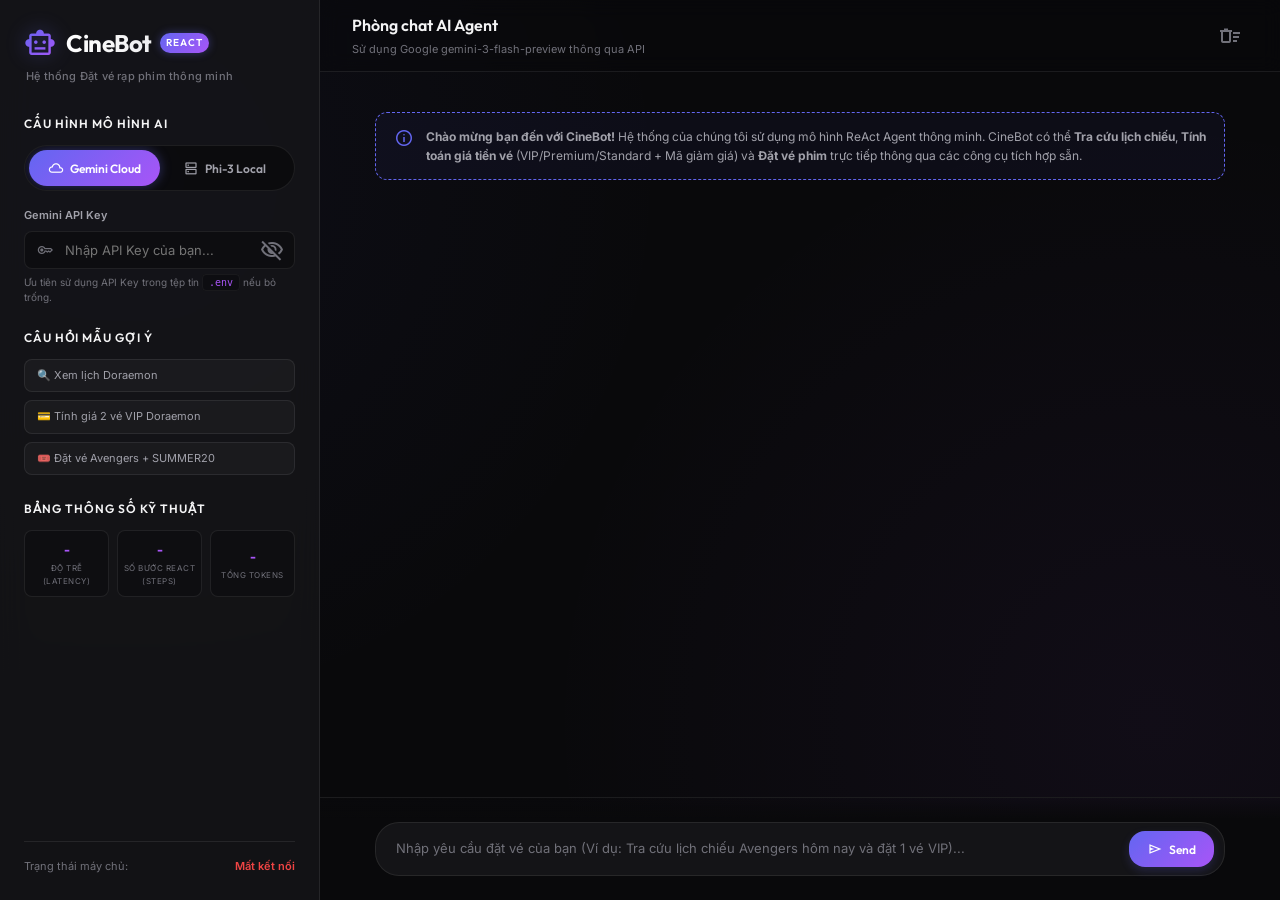
==== static/index.html @ b3bf0e20 "add UI" ====
<!DOCTYPE html>
<html lang="vi">

<head>
    <meta charset="UTF-8">
    <meta name="viewport" content="width=device-width, initial-scale=1.0">
    <title>CineBot // Cinema booking ReAct Agent</title>
    <!-- Modern Premium Typography -->
    <link rel="preconnect" href="https://fonts.googleapis.com">
    <link rel="preconnect" href="https://fonts.gstatic.com" crossorigin>
    <link
        href="https://fonts.googleapis.com/css2?family=Outfit:wght@300;400;500;600;700&family=Inter:wght@300;400;500;600&display=swap"
        rel="stylesheet">
    <!-- Google Material Symbols -->
    <link rel="stylesheet"
        href="https://fonts.googleapis.com/css2?family=Material+Symbols+Outlined:opsz,wght,FILL,GRAD@20..48,100..700,0..1,-50..200" />
    <link rel="stylesheet" href="index.css">
</head>

<body>
    <div class="app-container">

        <!-- SIDEBAR PANEL -->
        <aside class="sidebar">
            <div class="sidebar-header">
                <div class="glow-logo">
                    <span class="material-symbols-outlined logo-icon">smart_toy</span>
                    <h1>CineBot <span class="badge">ReAct</span></h1>
                </div>
                <p class="sidebar-subtitle">Hệ thống Đặt vé rạp phim thông minh</p>
            </div>

            <div class="sidebar-section">
                <h3 class="section-title">Cấu hình Mô hình AI</h3>

                <!-- Dynamic Sliding Switch Toggle -->
                <div class="provider-switch-container">
                    <div class="provider-switch" id="providerToggle">
                        <div class="switch-glow"></div>
                        <button class="switch-btn active" id="btnGoogle" data-provider="google">
                            <span class="material-symbols-outlined">cloud</span> Gemini Cloud
                        </button>
                        <button class="switch-btn" id="btnLocal" data-provider="local">
                            <span class="material-symbols-outlined">dns</span> Phi-3 Local
                        </button>
                    </div>
                </div>

                <!-- Gemini Config Panel -->
                <div class="config-panel active" id="googleConfig">
                    <label for="apiKeyInput" class="input-label">Gemini API Key</label>
                    <div class="api-key-wrapper">
                        <span class="material-symbols-outlined input-icon">key</span>
                        <input type="password" id="apiKeyInput" placeholder="Nhập API Key của bạn..." />
                        <button id="toggleApiKeyVisible" class="toggle-visibility-btn">
                            <span class="material-symbols-outlined" id="eyeIcon">visibility_off</span>
                        </button>
                    </div>
                    <span class="help-text">Ưu tiên sử dụng API Key trong tệp tin <code>.env</code> nếu bỏ trống.</span>
                </div>

                <!-- Local Config Panel -->
                <div class="config-panel" id="localConfig">
                    <div class="local-status-card">
                        <div class="status-item">
                            <span class="status-dot green animate-pulse"></span>
                            <span>Mô hình: <strong>Phi-3-mini GGUF</strong></span>
                        </div>
                        <div class="status-item">
                            <span class="material-symbols-outlined">cpu</span>
                            <span>Chạy offline trên CPU (4 Threads)</span>
                        </div>
                        <div class="status-item">
                            <span class="material-symbols-outlined">memory</span>
                            <span>Context window: <strong>4096 tokens</strong></span>
                        </div>
                    </div>
                </div>
            </div>

            <!-- Quick Preset Queries -->
            <div class="sidebar-section">
                <h3 class="section-title">Câu hỏi Mẫu gợi ý</h3>
                <div class="presets-grid">
                    <button class="preset-btn" data-query="Tìm lịch chiếu phim Doraemon tại Beta Cinemas hôm nay.">
                        🔍 Xem lịch Doraemon
                    </button>
                    <button class="preset-btn"
                        data-query="Tìm lịch phim Doraemon hôm nay tại Beta Cinemas. Tính tổng tiền mua 2 vé VIP.">
                        💳 Tính giá 2 vé VIP Doraemon
                    </button>
                    <button class="preset-btn"
                        data-query="Tìm lịch phim Avengers hôm nay tại Beta Cinemas. Đặt 2 vé ghế Premium lúc 18:00 và dùng mã giảm giá SUMMER20.">
                        🎟️ Đặt vé Avengers + SUMMER20
                    </button>
                </div>
            </div>

            <!-- System Telemetry Board -->
            <div class="sidebar-section telemetry-section">
                <h3 class="section-title">Bảng thông số Kỹ thuật</h3>
                <div class="telemetry-grid">
                    <div class="telemetry-card">
                        <span class="telemetry-val" id="telemetryLatency">-</span>
                        <span class="telemetry-label">Độ trễ (Latency)</span>
                    </div>
                    <div class="telemetry-card">
                        <span class="telemetry-val" id="telemetrySteps">-</span>
                        <span class="telemetry-label">Số bước ReAct (Steps)</span>
                    </div>
                    <div class="telemetry-card">
                        <span class="telemetry-val" id="telemetryTokens">-</span>
                        <span class="telemetry-label">Tổng Tokens</span>
                    </div>
                </div>
            </div>

            <div class="sidebar-footer">
                <span>Trạng thái máy chủ:</span>
                <span class="server-status ready" id="serverStatus">
                    <span class="status-dot green"></span> Đang kết nối
                </span>
            </div>
        </aside>

        <!-- MAIN CHAT INTERFACE -->
        <main class="chat-area">

            <!-- Chat Header -->
            <header class="chat-header">
                <div class="header-left">
                    <h2>Phòng chat AI Agent</h2>
                    <p class="status-desc" id="currentModelDesc">Sử dụng Google gemini-3-flash-preview thông qua API</p>
                </div>
                <div class="header-right">
                    <button class="action-icon-btn" id="clearChatBtn" title="Xóa lịch sử chat">
                        <span class="material-symbols-outlined">delete_sweep</span>
                    </button>
                </div>
            </header>

            <!-- Messages Stream -->
            <div class="messages-container" id="messagesContainer">

                <!-- Welcome Message -->
                <div class="message system-message">
                    <div class="system-bubble">
                        <span class="material-symbols-outlined">info</span>
                        <div>
                            <strong>Chào mừng bạn đến với CineBot!</strong> Hệ thống của chúng tôi sử dụng mô hình ReAct
                            Agent thông minh. CineBot có thể <strong>Tra cứu lịch chiếu</strong>, <strong>Tính toán giá
                                tiền vé</strong> (VIP/Premium/Standard + Mã giảm giá) và <strong>Đặt vé phim</strong>
                            trực tiếp thông qua các công cụ tích hợp sẵn.
                        </div>
                    </div>
                </div>

            </div>

            <!-- Input Control Area -->
            <footer class="chat-input-area">
                <form id="chatForm" class="chat-form">
                    <textarea id="userInput"
                        placeholder="Nhập yêu cầu đặt vé của bạn (Ví dụ: Tra cứu lịch chiếu Avengers hôm nay và đặt 1 vé VIP)..."
                        rows="1" required></textarea>

                    <div class="input-controls">
                        <button type="submit" class="send-btn" id="sendBtn">
                            <span class="material-symbols-outlined">send</span> Send
                        </button>
                    </div>
                </form>
            </footer>

        </main>

    </div>

    <script src="index.js"></script>
</body>

</html>
---- static/index.css ----
/* ==========================================================================
   CineBot Premium Design System
   Aesthetic: Dark Cyber-Obsidian & Glassmorphism
   ========================================================================== */

:root {
    --bg-base: #09090b;
    --bg-surface: rgba(24, 24, 27, 0.7);
    --bg-surface-solid: #18181b;
    --border-color: rgba(255, 255, 255, 0.08);
    --border-hover: rgba(255, 255, 255, 0.15);
    
    --primary: #6366f1; /* Indigo */
    --primary-glow: rgba(99, 102, 241, 0.4);
    --secondary: #a855f7; /* Purple */
    --gradient-primary: linear-gradient(135deg, #6366f1, #a855f7);
    --gradient-glow: linear-gradient(135deg, rgba(99,102,241,0.25), rgba(168,85,247,0.25));
    
    --text-primary: #f4f4f5;
    --text-secondary: #a1a1aa;
    --text-muted: #71717a;
    
    --success: #10b981;
    --success-glow: rgba(16, 185, 129, 0.2);
    --warning: #f59e0b;
    --error: #ef4444;
    
    --font-header: 'Outfit', sans-serif;
    --font-body: 'Inter', sans-serif;
    --radius-lg: 16px;
    --radius-md: 12px;
    --radius-sm: 8px;
    
    --transition-smooth: all 0.3s cubic-bezier(0.4, 0, 0.2, 1);
}

/* Base Reset */
* {
    margin: 0;
    padding: 0;
    box-sizing: border-box;
}

body {
    background-color: var(--bg-base);
    color: var(--text-primary);
    font-family: var(--font-body);
    font-size: 14px;
    line-height: 1.6;
    overflow: hidden;
    height: 100vh;
    width: 100vw;
}

code {
    font-family: monospace;
    background: rgba(0, 0, 0, 0.3);
    padding: 2px 6px;
    border-radius: 4px;
    color: var(--secondary);
    border: 1px solid rgba(255, 255, 255, 0.05);
}

/* App Container Layout */
.app-container {
    display: flex;
    height: 100vh;
    width: 100vw;
    position: relative;
    background: radial-gradient(circle at 10% 20%, rgba(99, 102, 241, 0.05) 0%, transparent 40%),
                radial-gradient(circle at 90% 80%, rgba(168, 85, 247, 0.05) 0%, transparent 45%);
}

/* ==========================================================================
   1. SIDEBAR PANEL
   ========================================================================== */
.sidebar {
    width: 320px;
    background: var(--bg-surface);
    backdrop-filter: blur(16px);
    border-right: 1px solid var(--border-color);
    display: flex;
    flex-direction: column;
    padding: 24px;
    z-index: 10;
    flex-shrink: 0;
}

.sidebar-header {
    margin-bottom: 28px;
}

.glow-logo {
    display: flex;
    align-items: center;
    gap: 10px;
    margin-bottom: 6px;
}

.logo-icon {
    font-size: 32px;
    background: var(--gradient-primary);
    -webkit-background-clip: text;
    -webkit-text-fill-color: transparent;
    filter: drop-shadow(0 0 10px var(--primary-glow));
}

.glow-logo h1 {
    font-family: var(--font-header);
    font-size: 24px;
    font-weight: 700;
    letter-spacing: -0.5px;
    background: linear-gradient(to right, #ffffff, #e4e4e7);
    -webkit-background-clip: text;
    -webkit-text-fill-color: transparent;
    display: flex;
    align-items: center;
    gap: 8px;
}

.badge {
    font-size: 10px;
    text-transform: uppercase;
    letter-spacing: 1px;
    background: var(--gradient-primary);
    color: #fff;
    -webkit-text-fill-color: #fff;
    padding: 2px 6px;
    border-radius: 20px;
    font-weight: 600;
    box-shadow: 0 0 8px var(--primary-glow);
}

.sidebar-subtitle {
    color: var(--text-muted);
    font-size: 11px;
    font-weight: 500;
    letter-spacing: 0.2px;
    padding-left: 2px;
}

.sidebar-section {
    margin-bottom: 24px;
}

.section-title {
    font-family: var(--font-header);
    color: var(--text-primary);
    font-size: 12px;
    text-transform: uppercase;
    letter-spacing: 1px;
    font-weight: 600;
    margin-bottom: 12px;
    display: flex;
    align-items: center;
}

/* Double Pill Toggle Switch */
.provider-switch-container {
    background: rgba(0, 0, 0, 0.4);
    padding: 4px;
    border-radius: 30px;
    border: 1px solid var(--border-color);
    margin-bottom: 16px;
    position: relative;
    overflow: hidden;
}

.provider-switch {
    display: flex;
    position: relative;
    width: 100%;
}

.switch-btn {
    flex: 1;
    background: transparent;
    border: none;
    outline: none;
    color: var(--text-secondary);
    font-family: var(--font-header);
    font-weight: 600;
    font-size: 12px;
    padding: 10px 0;
    border-radius: 25px;
    cursor: pointer;
    z-index: 2;
    display: flex;
    align-items: center;
    justify-content: center;
    gap: 6px;
    transition: var(--transition-smooth);
}

.switch-btn span {
    font-size: 16px;
}

.switch-btn.active {
    color: #fff;
}

.switch-glow {
    position: absolute;
    top: 0;
    bottom: 0;
    left: 0;
    width: 50%;
    background: var(--gradient-primary);
    border-radius: 25px;
    z-index: 1;
    box-shadow: 0 0 12px var(--primary-glow);
    transition: var(--transition-smooth);
}

.provider-switch:has(#btnLocal.active) .switch-glow {
    transform: translateX(100%);
}

/* Config Panels */
.config-panel {
    display: none;
    animation: fadeIn 0.3s ease;
}

.config-panel.active {
    display: block;
}

.input-label {
    font-size: 11px;
    font-weight: 600;
    color: var(--text-secondary);
    margin-bottom: 6px;
    display: block;
}

.api-key-wrapper {
    position: relative;
    display: flex;
    align-items: center;
    background: rgba(0, 0, 0, 0.3);
    border: 1px solid var(--border-color);
    border-radius: var(--radius-sm);
    transition: var(--transition-smooth);
    overflow: hidden;
}

.api-key-wrapper:focus-within {
    border-color: var(--primary);
    box-shadow: 0 0 0 2px var(--primary-glow);
}

.input-icon {
    font-size: 16px;
    color: var(--text-muted);
    margin-left: 12px;
    user-select: none;
}

.api-key-wrapper input {
    width: 100%;
    background: transparent;
    border: none;
    outline: none;
    color: #fff;
    padding: 10px 12px;
    font-family: inherit;
    font-size: 13px;
}

.toggle-visibility-btn {
    background: transparent;
    border: none;
    outline: none;
    color: var(--text-muted);
    padding: 0 10px;
    cursor: pointer;
    display: flex;
    align-items: center;
}

.toggle-visibility-btn:hover {
    color: var(--text-secondary);
}

.help-text {
    font-size: 10px;
    color: var(--text-muted);
    margin-top: 6px;
    display: block;
    line-height: 1.4;
}

/* Local Status Card */
.local-status-card {
    background: rgba(0, 0, 0, 0.25);
    border: 1px solid var(--border-color);
    border-radius: var(--radius-md);
    padding: 14px;
    display: flex;
    flex-direction: column;
    gap: 10px;
}

.status-item {
    display: flex;
    align-items: center;
    gap: 8px;
    color: var(--text-secondary);
    font-size: 11px;
}

.status-item span:first-child {
    font-size: 16px;
}

.status-dot {
    width: 8px;
    height: 8px;
    border-radius: 50%;
    display: inline-block;
}

.status-dot.green {
    background: var(--success);
    box-shadow: 0 0 8px var(--success);
}

.animate-pulse {
    animation: pulse 2s infinite;
}

/* Preset Buttons Grid */
.presets-grid {
    display: flex;
    flex-direction: column;
    gap: 8px;
}

.preset-btn {
    background: rgba(255, 255, 255, 0.03);
    border: 1px solid var(--border-color);
    border-radius: var(--radius-sm);
    color: var(--text-secondary);
    text-align: left;
    padding: 8px 12px;
    font-size: 11px;
    cursor: pointer;
    transition: var(--transition-smooth);
    font-family: inherit;
    line-height: 1.4;
}

.preset-btn:hover {
    background: rgba(255, 255, 255, 0.07);
    border-color: var(--border-hover);
    color: #fff;
    transform: translateY(-1px);
}

/* Telemetry Grid */
.telemetry-grid {
    display: grid;
    grid-template-columns: repeat(3, 1fr);
    gap: 8px;
}

.telemetry-card {
    background: rgba(0, 0, 0, 0.2);
    border: 1px solid var(--border-color);
    border-radius: var(--radius-sm);
    padding: 8px 4px;
    text-align: center;
    display: flex;
    flex-direction: column;
    justify-content: center;
}

.telemetry-val {
    font-family: var(--font-header);
    font-size: 13px;
    font-weight: 700;
    color: var(--secondary);
}

.telemetry-label {
    font-size: 8px;
    color: var(--text-muted);
    text-transform: uppercase;
    letter-spacing: 0.5px;
    margin-top: 2px;
}

/* Sidebar Footer */
.sidebar-footer {
    margin-top: auto;
    border-top: 1px solid var(--border-color);
    padding-top: 16px;
    display: flex;
    justify-content: space-between;
    align-items: center;
    font-size: 11px;
    color: var(--text-muted);
}

.server-status {
    font-weight: 600;
    display: flex;
    align-items: center;
    gap: 4px;
}

.server-status.ready {
    color: var(--success);
}

.server-status.error {
    color: var(--error);
}

/* ==========================================================================
   2. MAIN CHAT AREA
   ========================================================================== */
.chat-area {
    flex: 1;
    display: flex;
    flex-direction: column;
    height: 100vh;
    background: transparent;
}

/* Chat Header */
.chat-header {
    height: 72px;
    border-bottom: 1px solid var(--border-color);
    padding: 0 32px;
    display: flex;
    align-items: center;
    justify-content: space-between;
    backdrop-filter: blur(10px);
    background: rgba(9, 9, 11, 0.4);
}

.chat-header h2 {
    font-family: var(--font-header);
    font-size: 16px;
    font-weight: 600;
}

.status-desc {
    font-size: 11px;
    color: var(--text-muted);
    margin-top: 2px;
}

.action-icon-btn {
    background: transparent;
    border: none;
    outline: none;
    color: var(--text-muted);
    cursor: pointer;
    width: 36px;
    height: 36px;
    border-radius: 50%;
    display: flex;
    align-items: center;
    justify-content: center;
    transition: var(--transition-smooth);
}

.action-icon-btn:hover {
    background: rgba(255, 255, 255, 0.05);
    color: var(--text-primary);
}

/* Messages container */
.messages-container {
    flex: 1;
    overflow-y: auto;
    padding: 32px;
    display: flex;
    flex-direction: column;
    gap: 24px;
}

/* Message layouts */
.message {
    display: flex;
    width: 100%;
    max-width: 850px;
    margin: 0 auto;
    animation: slideUp 0.4s cubic-bezier(0.16, 1, 0.3, 1) both;
}

.user-message {
    justify-content: flex-end;
}

.bot-message {
    justify-content: flex-start;
}

/* Message bubbles */
.bubble {
    padding: 16px 20px;
    border-radius: var(--radius-lg);
    max-width: 80%;
    position: relative;
}

.user-message .bubble {
    background: var(--gradient-primary);
    color: #fff;
    border-bottom-right-radius: 4px;
    box-shadow: 0 4px 15px rgba(99, 102, 241, 0.2);
}

.bot-message .bubble {
    background: var(--bg-surface-solid);
    border: 1px solid var(--border-color);
    border-bottom-left-radius: 4px;
}

/* System Message Alert */
.system-message {
    max-width: 850px;
    margin: 8px auto;
}

.system-bubble {
    width: 100%;
    background: rgba(99, 102, 241, 0.05);
    border: 1px dashed var(--primary);
    border-radius: var(--radius-md);
    padding: 14px 18px;
    color: var(--text-secondary);
    font-size: 12px;
    display: flex;
    align-items: flex-start;
    gap: 12px;
}

.system-bubble span {
    font-size: 20px;
    color: var(--primary);
    margin-top: 1px;
}

/* ReAct Agent Steps Container */
.react-steps-container {
    margin-top: 14px;
    border: 1px solid var(--border-color);
    border-radius: var(--radius-md);
    background: rgba(0, 0, 0, 0.2);
    overflow: hidden;
}

.steps-header {
    background: rgba(255, 255, 255, 0.02);
    padding: 10px 14px;
    border-bottom: 1px solid var(--border-color);
    display: flex;
    justify-content: space-between;
    align-items: center;
    cursor: pointer;
    user-select: none;
    transition: var(--transition-smooth);
}

.steps-header:hover {
    background: rgba(255, 255, 255, 0.05);
}

.steps-header-left {
    display: flex;
    align-items: center;
    gap: 8px;
    font-family: var(--font-header);
    font-weight: 600;
    font-size: 11px;
    color: var(--secondary);
    text-transform: uppercase;
    letter-spacing: 0.5px;
}

.steps-header-left span {
    font-size: 16px;
}

.steps-header-right {
    display: flex;
    align-items: center;
    gap: 6px;
    font-size: 11px;
    color: var(--text-muted);
}

.steps-header-right span {
    font-size: 16px;
    transition: transform 0.3s ease;
}

.react-steps-container.open .steps-header-right span {
    transform: rotate(180deg);
}

.steps-body {
    display: none;
    padding: 16px;
    flex-direction: column;
    gap: 16px;
    border-top: 1px solid var(--border-color);
    background: rgba(0, 0, 0, 0.15);
}

.react-steps-container.open .steps-body {
    display: flex;
}

/* Single Step Block */
.step-block {
    position: relative;
    padding-left: 20px;
    border-left: 1px solid rgba(255, 255, 255, 0.05);
}

.step-number {
    position: absolute;
    left: -10px;
    top: 2px;
    width: 20px;
    height: 20px;
    border-radius: 50%;
    background: var(--gradient-primary);
    font-size: 9px;
    font-weight: 700;
    display: flex;
    align-items: center;
    justify-content: center;
    box-shadow: 0 0 6px var(--primary-glow);
}

.step-thought {
    font-size: 12px;
    color: var(--text-secondary);
    margin-bottom: 10px;
}

.step-thought strong {
    color: #fff;
    font-weight: 600;
}

.step-action-box {
    background: rgba(0, 0, 0, 0.3);
    border: 1px solid var(--border-color);
    border-radius: var(--radius-sm);
    padding: 10px 12px;
    display: flex;
    flex-direction: column;
    gap: 6px;
    font-size: 11px;
}

.action-title {
    font-weight: 600;
    color: var(--primary);
    display: flex;
    align-items: center;
    gap: 6px;
}

.action-title span {
    font-size: 14px;
}

.action-code {
    font-family: monospace;
    color: var(--text-primary);
    word-break: break-all;
}

.step-observation-box {
    margin-top: 8px;
    background: rgba(16, 185, 129, 0.03);
    border: 1px dashed rgba(16, 185, 129, 0.2);
    border-radius: var(--radius-sm);
    padding: 10px 12px;
    font-size: 11px;
}

.observation-title {
    font-weight: 600;
    color: var(--success);
    display: flex;
    align-items: center;
    gap: 6px;
    margin-bottom: 6px;
}

.observation-title span {
    font-size: 14px;
}

.observation-code {
    font-family: monospace;
    color: var(--text-secondary);
    white-space: pre-wrap;
    word-break: break-all;
}

/* ==========================================================================
   3. PREMIUM CINEMA TICKET COMPONENT
   ========================================================================== */
.ticket-container {
    perspective: 1000px;
    margin: 16px 0 8px 0;
    animation: ticketReveal 0.6s cubic-bezier(0.34, 1.56, 0.64, 1) both;
}

.ticket {
    background: linear-gradient(135deg, #1f1235, #11091e);
    border: 1px solid var(--secondary);
    border-radius: 16px;
    width: 320px;
    box-shadow: 0 10px 30px rgba(168, 85, 247, 0.15), 
                0 0 20px rgba(168, 85, 247, 0.1);
    position: relative;
    overflow: hidden;
}

/* Perforation cuts on ticket sides */
.ticket::before, .ticket::after {
    content: '';
    position: absolute;
    top: 55%;
    width: 20px;
    height: 20px;
    background: var(--bg-surface-solid);
    border-radius: 50%;
    transform: translateY(-50%);
    z-index: 5;
    border: 1px solid var(--secondary);
}

.ticket::before {
    left: -11px;
}

.ticket::after {
    right: -11px;
}

.ticket-header {
    background: linear-gradient(to right, rgba(168, 85, 247, 0.1), transparent);
    padding: 16px 20px;
    border-bottom: 1px dashed rgba(168, 85, 247, 0.3);
    display: flex;
    justify-content: space-between;
    align-items: center;
}

.ticket-title {
    font-family: var(--font-header);
    font-weight: 700;
    font-size: 13px;
    letter-spacing: 1px;
    color: #fff;
    text-transform: uppercase;
}

.ticket-booking-id {
    font-family: monospace;
    font-weight: 700;
    color: var(--secondary);
    font-size: 13px;
    background: rgba(168, 85, 247, 0.15);
    padding: 2px 8px;
    border-radius: 4px;
    letter-spacing: 0.5px;
}

.ticket-body {
    padding: 20px;
    display: flex;
    flex-direction: column;
    gap: 16px;
}

.ticket-movie-name {
    font-family: var(--font-header);
    font-weight: 700;
    font-size: 18px;
    color: #fff;
    line-height: 1.2;
    letter-spacing: -0.3px;
}

.ticket-details-grid {
    display: grid;
    grid-template-columns: 1fr 1fr;
    gap: 14px;
    border-bottom: 1px dashed rgba(255, 255, 255, 0.08);
    padding-bottom: 16px;
}

.ticket-detail-item {
    display: flex;
    flex-direction: column;
}

.td-label {
    font-size: 9px;
    color: var(--text-muted);
    text-transform: uppercase;
    letter-spacing: 0.5px;
    margin-bottom: 2px;
}

.td-val {
    font-size: 11px;
    font-weight: 600;
    color: var(--text-primary);
}

.td-val.vip-badge {
    color: #f59e0b;
    display: flex;
    align-items: center;
    gap: 4px;
}

.td-val.vip-badge span {
    font-size: 14px;
}

.ticket-footer {
    padding: 0 20px 20px 20px;
    display: flex;
    flex-direction: column;
    align-items: center;
    gap: 12px;
}

.ticket-barcode-container {
    width: 100%;
    height: 48px;
    background: linear-gradient(90deg, 
        #fff 0%, #fff 2%, transparent 2%, transparent 4%,
        #fff 4%, #fff 7%, transparent 7%, transparent 8%,
        #fff 8%, #fff 9%, transparent 9%, transparent 12%,
        #fff 12%, #fff 13%, transparent 13%, transparent 16%,
        #fff 16%, #fff 20%, transparent 20%, transparent 22%,
        #fff 22%, #fff 23%, transparent 23%, transparent 26%,
        #fff 26%, #fff 29%, transparent 29%, transparent 33%,
        #fff 33%, #fff 34%, transparent 34%, transparent 35%,
        #fff 35%, #fff 38%, transparent 38%, transparent 40%,
        #fff 40%, #fff 44%, transparent 44%, transparent 46%,
        #fff 46%, #fff 47%, transparent 47%, transparent 49%,
        #fff 49%, #fff 52%, transparent 52%, transparent 56%,
        #fff 56%, #fff 60%, transparent 60%, transparent 63%,
        #fff 63%, #fff 64%, transparent 64%, transparent 68%,
        #fff 68%, #fff 72%, transparent 72%, transparent 75%,
        #fff 75%, #fff 78%, transparent 78%, transparent 80%,
        #fff 80%, #fff 84%, transparent 84%, transparent 87%,
        #fff 87%, #fff 88%, transparent 88%, transparent 91%,
        #fff 91%, #fff 95%, transparent 95%, transparent 97%,
        #fff 97%, #fff 100%
    );
    opacity: 0.7;
}

.ticket-price {
    font-family: var(--font-header);
    font-weight: 700;
    font-size: 18px;
    color: #fff;
    text-shadow: 0 0 10px rgba(168, 85, 247, 0.4);
}

/* ==========================================================================
   4. GENERATING/LOADING BUBBLE
   ========================================================================== */
.generating-bubble {
    display: flex;
    align-items: center;
    gap: 12px;
    background: rgba(24, 24, 27, 0.4) !important;
    border: 1px dashed var(--primary) !important;
}

.generating-badge {
    font-size: 9px;
    text-transform: uppercase;
    letter-spacing: 0.5px;
    background: var(--primary);
    color: #fff;
    padding: 1px 6px;
    border-radius: 4px;
    font-weight: 700;
    animation: pulse 1.5s infinite;
}

.typing-dots {
    display: flex;
    gap: 4px;
    align-items: center;
}

.typing-dots span {
    width: 6px;
    height: 6px;
    background-color: var(--text-secondary);
    border-radius: 50%;
    display: inline-block;
    animation: bounce 1.4s infinite ease-in-out both;
}

.typing-dots span:nth-child(1) {
    animation-delay: -0.32s;
}

.typing-dots span:nth-child(2) {
    animation-delay: -0.16s;
}

/* ==========================================================================
   5. CHAT INPUT CONTROLS
   ========================================================================== */
.chat-input-area {
    padding: 24px 32px;
    background: linear-gradient(to top, var(--bg-base) 80%, transparent);
    border-top: 1px solid var(--border-color);
    position: relative;
    z-index: 5;
}

.chat-form {
    max-width: 850px;
    margin: 0 auto;
    background: rgba(24, 24, 27, 0.8);
    border: 1px solid var(--border-color);
    border-radius: 24px;
    display: flex;
    align-items: center;
    padding: 8px 10px 8px 20px;
    transition: var(--transition-smooth);
    backdrop-filter: blur(8px);
}

.chat-form:focus-within {
    border-color: var(--primary);
    box-shadow: 0 0 20px rgba(99, 102, 241, 0.15), 
                0 0 0 2px var(--primary-glow);
    background: rgba(24, 24, 27, 0.95);
}

.chat-form textarea {
    flex: 1;
    background: transparent;
    border: none;
    outline: none;
    color: var(--text-primary);
    font-family: inherit;
    font-size: 13px;
    resize: none;
    max-height: 120px;
    line-height: 1.5;
    padding: 8px 0;
}

.chat-form textarea::placeholder {
    color: var(--text-muted);
}

.input-controls {
    display: flex;
    align-items: center;
    gap: 8px;
}

.send-btn {
    background: var(--gradient-primary);
    border: none;
    outline: none;
    color: #fff;
    padding: 10px 18px;
    border-radius: 16px;
    font-family: var(--font-header);
    font-weight: 600;
    font-size: 12px;
    cursor: pointer;
    display: flex;
    align-items: center;
    gap: 6px;
    transition: var(--transition-smooth);
    box-shadow: 0 4px 10px rgba(99, 102, 241, 0.2);
}

.send-btn span {
    font-size: 16px;
}

.send-btn:hover {
    transform: translateY(-1px);
    box-shadow: 0 6px 15px rgba(99, 102, 241, 0.35);
}

.send-btn:active {
    transform: translateY(1px);
}

/* Custom Scrollbar */
::-webkit-scrollbar {
    width: 6px;
    height: 6px;
}

::-webkit-scrollbar-track {
    background: transparent;
}

::-webkit-scrollbar-thumb {
    background: rgba(255, 255, 255, 0.08);
    border-radius: 10px;
}

::-webkit-scrollbar-thumb:hover {
    background: rgba(255, 255, 255, 0.15);
}

/* ==========================================================================
   6. ANIMATION KEYFRAMES
   ========================================================================== */
@keyframes fadeIn {
    from { opacity: 0; transform: translateY(4px); }
    to { opacity: 1; transform: translateY(0); }
}

@keyframes slideUp {
    from { opacity: 0; transform: translateY(16px); }
    to { opacity: 1; transform: translateY(0); }
}

@keyframes pulse {
    0% { opacity: 0.6; box-shadow: 0 0 0 0 rgba(16, 185, 129, 0.4); }
    50% { opacity: 1; box-shadow: 0 0 8px 4px rgba(16, 185, 129, 0.1); }
    100% { opacity: 0.6; box-shadow: 0 0 0 0 rgba(16, 185, 129, 0.4); }
}

@keyframes bounce {
    0%, 80%, 100% { transform: scale(0); }
    40% { transform: scale(1.0); }
}

@keyframes ticketReveal {
    from {
        opacity: 0;
        transform: rotateX(20deg) translateY(24px) scale(0.95);
    }
    to {
        opacity: 1;
        transform: rotateX(0deg) translateY(0) scale(1);
    }
}

/* Responsive Breakpoints */
@media (max-width: 900px) {
    .app-container {
        flex-direction: column;
    }
    .sidebar {
        width: 100%;
        height: auto;
        border-right: none;
        border-bottom: 1px solid var(--border-color);
        padding: 16px;
    }
    .chat-area {
        height: calc(100vh - 250px);
    }
    .chat-header {
        padding: 0 20px;
        height: 60px;
    }
    .messages-container {
        padding: 20px;
    }
}
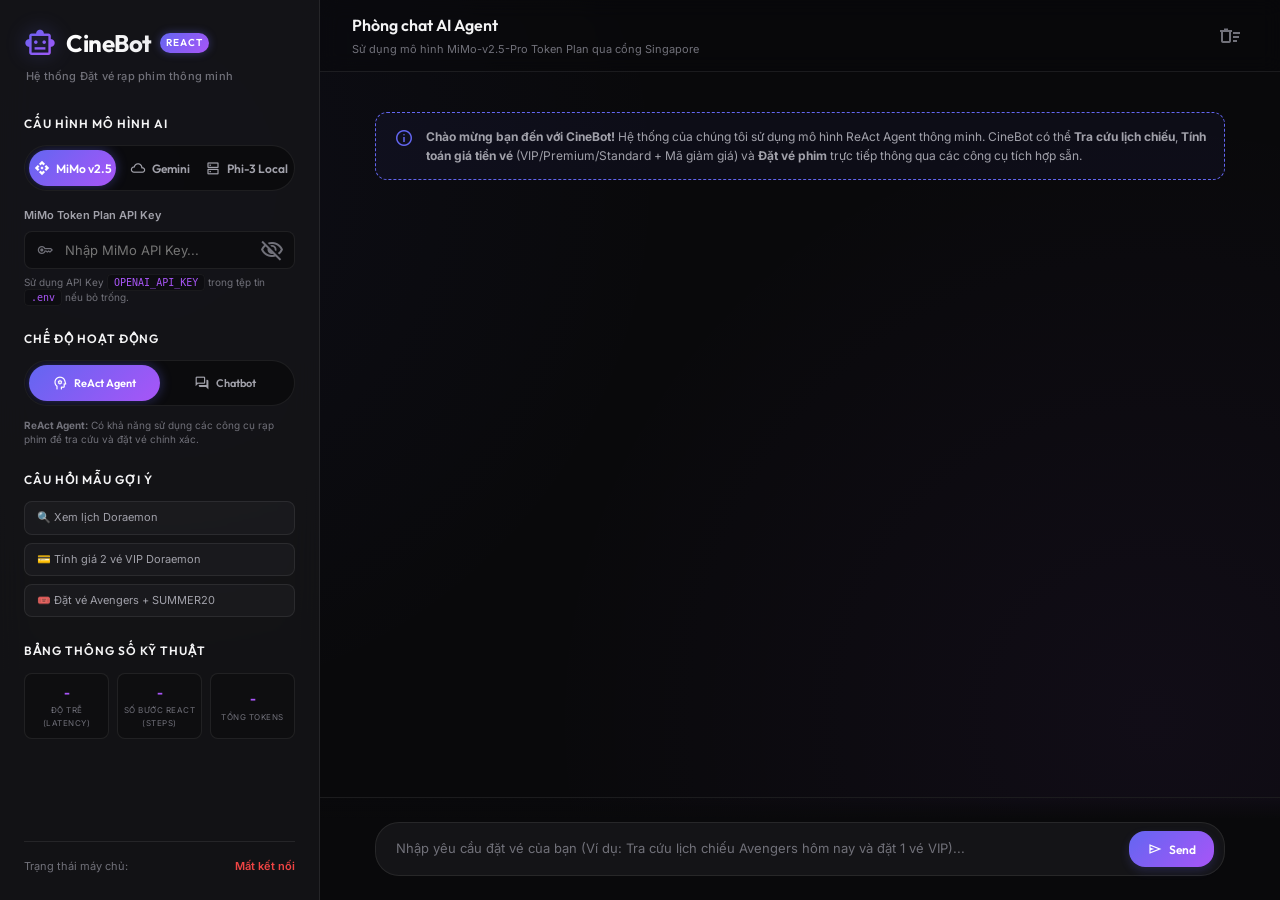
==== commit fb73161f: "update UI" ====
--- a/static/index.html
+++ b/static/index.html
@@ -37,8 +37,11 @@
                 <div class="provider-switch-container">
                     <div class="provider-switch" id="providerToggle">
                         <div class="switch-glow"></div>
-                        <button class="switch-btn active" id="btnGoogle" data-provider="google">
-                            <span class="material-symbols-outlined">cloud</span> Gemini Cloud
+                        <button class="switch-btn active" id="btnMimo" data-provider="mimo">
+                            <span class="material-symbols-outlined">api</span> MiMo v2.5
+                        </button>
+                        <button class="switch-btn" id="btnGoogle" data-provider="google">
+                            <span class="material-symbols-outlined">cloud</span> Gemini
                         </button>
                         <button class="switch-btn" id="btnLocal" data-provider="local">
                             <span class="material-symbols-outlined">dns</span> Phi-3 Local
@@ -46,12 +49,28 @@
                     </div>
                 </div>
 
+                <!-- MiMo Config Panel -->
+                <div class="config-panel active" id="mimoConfig">
+                    <label for="mimoApiKeyInput" class="input-label">MiMo Token Plan API Key</label>
+                    <div class="api-key-wrapper">
+                        <span class="material-symbols-outlined input-icon">key</span>
+                        <input type="password" id="mimoApiKeyInput" placeholder="Nhập MiMo API Key..."
+                            autocomplete="new-password" />
+                        <button id="toggleMimoApiKeyVisible" class="toggle-visibility-btn">
+                            <span class="material-symbols-outlined" id="mimoEyeIcon">visibility_off</span>
+                        </button>
+                    </div>
+                    <span class="help-text">Sử dụng API Key <code>OPENAI_API_KEY</code> trong tệp tin <code>.env</code>
+                        nếu bỏ trống.</span>
+                </div>
+
                 <!-- Gemini Config Panel -->
-                <div class="config-panel active" id="googleConfig">
+                <div class="config-panel" id="googleConfig">
                     <label for="apiKeyInput" class="input-label">Gemini API Key</label>
                     <div class="api-key-wrapper">
                         <span class="material-symbols-outlined input-icon">key</span>
-                        <input type="password" id="apiKeyInput" placeholder="Nhập API Key của bạn..." />
+                        <input type="password" id="apiKeyInput" placeholder="Nhập Gemini API Key..."
+                            autocomplete="new-password" />
                         <button id="toggleApiKeyVisible" class="toggle-visibility-btn">
                             <span class="material-symbols-outlined" id="eyeIcon">visibility_off</span>
                         </button>
@@ -76,6 +95,26 @@
                         </div>
                     </div>
                 </div>
+            </div>
+
+            <!-- CHAT MODE SELECTION -->
+            <div class="sidebar-section">
+                <h3 class="section-title">Chế độ hoạt động</h3>
+                <div class="mode-switch-container">
+                    <div class="mode-switch" id="modeToggle">
+                        <div class="mode-switch-glow"></div>
+                        <button class="mode-switch-btn active" id="btnAgent" data-mode="agent">
+                            <span class="material-symbols-outlined">psychology</span> ReAct Agent
+                        </button>
+                        <button class="mode-switch-btn" id="btnChatbot" data-mode="chatbot">
+                            <span class="material-symbols-outlined">forum</span> Chatbot
+                        </button>
+                    </div>
+                </div>
+                <span class="help-text" id="modeHelpText">
+                    <strong>ReAct Agent:</strong> Có khả năng sử dụng các công cụ rạp phim để tra cứu và đặt vé chính
+                    xác.
+                </span>
             </div>
 
             <!-- Quick Preset Queries -->
--- a/static/index.css
+++ b/static/index.css
@@ -205,7 +205,7 @@
     top: 0;
     bottom: 0;
     left: 0;
-    width: 50%;
+    width: 33.33%;
     background: var(--gradient-primary);
     border-radius: 25px;
     z-index: 1;
@@ -213,8 +213,12 @@
     transition: var(--transition-smooth);
 }
 
+.provider-switch:has(#btnGoogle.active) .switch-glow {
+    transform: translateX(100%);
+}
+
 .provider-switch:has(#btnLocal.active) .switch-glow {
-    transform: translateX(100%);
+    transform: translateX(200%);
 }
 
 /* Config Panels */
@@ -1088,3 +1092,107 @@
         padding: 20px;
     }
 }
+
+/* ==========================================================================
+   4. CHAT MODE & MODEL VISUAL BADGES & CONTROLS
+   ========================================================================== */
+
+/* Mode Switch (2 buttons) */
+.mode-switch-container {
+    background: rgba(0, 0, 0, 0.4);
+    padding: 4px;
+    border-radius: 30px;
+    border: 1px solid var(--border-color);
+    margin-bottom: 12px;
+    position: relative;
+    overflow: hidden;
+}
+
+.mode-switch {
+    display: flex;
+    position: relative;
+    width: 100%;
+}
+
+.mode-switch-btn {
+    flex: 1;
+    background: transparent;
+    border: none;
+    outline: none;
+    color: var(--text-secondary);
+    font-family: var(--font-header);
+    font-weight: 600;
+    font-size: 11px;
+    padding: 10px 0;
+    border-radius: 25px;
+    cursor: pointer;
+    z-index: 2;
+    display: flex;
+    align-items: center;
+    justify-content: center;
+    gap: 6px;
+    transition: var(--transition-smooth);
+}
+
+.mode-switch-btn span {
+    font-size: 16px;
+}
+
+.mode-switch-btn.active {
+    color: #fff;
+}
+
+.mode-switch-glow {
+    position: absolute;
+    top: 0;
+    bottom: 0;
+    left: 0;
+    width: 50%;
+    background: var(--gradient-primary);
+    border-radius: 25px;
+    z-index: 1;
+    box-shadow: 0 0 12px var(--primary-glow);
+    transition: var(--transition-smooth);
+}
+
+.mode-switch:has(#btnChatbot.active) .mode-switch-glow {
+    transform: translateX(100%);
+}
+
+/* Badges for active Mode & Model */
+.message-badge-container {
+    display: flex;
+    gap: 6px;
+    margin-bottom: 10px;
+    flex-wrap: wrap;
+}
+
+.mode-badge, .model-badge {
+    font-size: 9px;
+    font-weight: 700;
+    text-transform: uppercase;
+    letter-spacing: 0.8px;
+    padding: 2px 8px;
+    border-radius: 20px;
+    display: inline-flex;
+    align-items: center;
+    border: 1px solid rgba(255, 255, 255, 0.05);
+}
+
+.mode-badge.agent {
+    background: rgba(99, 102, 241, 0.15);
+    color: #818cf8;
+    border-color: rgba(99, 102, 241, 0.3);
+    box-shadow: 0 0 8px rgba(99, 102, 241, 0.1);
+}
+
+.mode-badge.chatbot {
+    background: rgba(161, 161, 170, 0.1);
+    color: #a1a1aa;
+}
+
+.model-badge {
+    background: rgba(168, 85, 247, 0.12);
+    color: #c084fc;
+    border-color: rgba(168, 85, 247, 0.25);
+}
